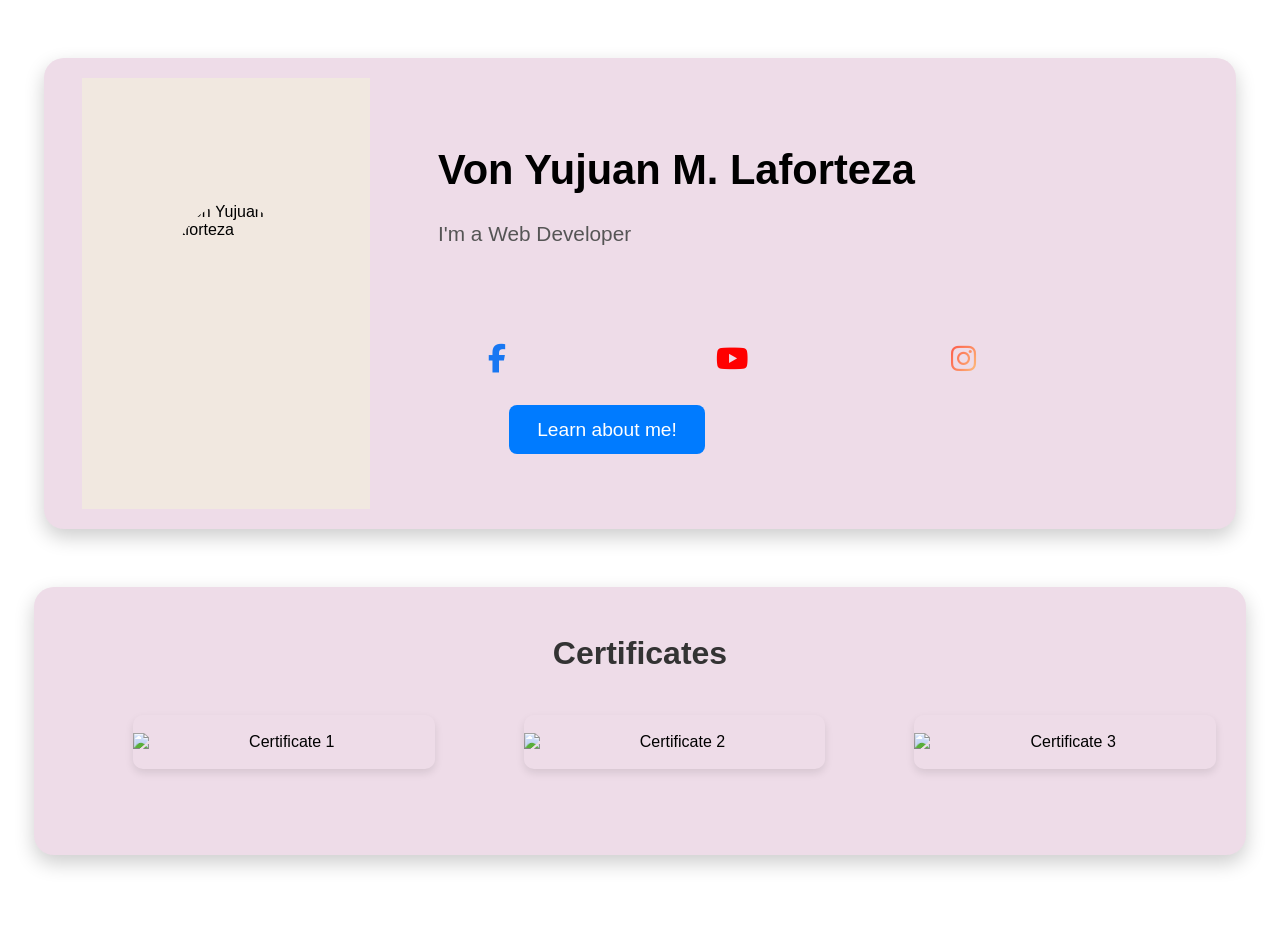
==== index.html @ cf313be3 "Add files via upload" ====
<!DOCTYPE html>
<html lang="en">
<head>
    <meta charset="UTF-8">
    <meta name="viewport" content="width=device-width, initial-scale=1.0">
    <title>Profile Page</title>
    
    <link rel="stylesheet" href="style.css">
    
    <link
      rel="stylesheet"
      href="https://cdnjs.cloudflare.com/ajax/libs/font-awesome/6.4.0/css/all.min.css"
    />
</head>
<body>

    <div class="container">
        <div class="profile-image">
            <img src="images/prof1.jpg" alt="Von Yujuan M. Laforteza">
        </div>

        <div class="profile-info">
            <h1>Von Yujuan M. Laforteza</h1>
            <p>I'm a Web Developer</p>

                        <div class="links social-icons-fixed"> 
                <a href="https://www.facebook.com/v.yujuan" class="facebook" target="_blank">
                    <i class="fab fa-facebook-f"></i>
                </a>
                <a href="https://www.youtube.com/@ad-vonlaforteza9248" class="youtube" target="_blank">
                    <i class="fab fa-youtube"></i>
                </a>
                <a href="https://www.instagram.com/vyuone/" class="instagram" target="_blank">
                    <i class="fab fa-instagram"></i>
                </a>
            </div>

            <div class="buttons">
                <a href="about.html">Learn about me!</a>
            </div>
        </div>
    </div>

    <div class="certificates-container">
        <h2>Certificates</h2>
        <div class="certificate-gallery">
            <div class="certificate-item">
                <img src="images/cert1.jpeg" alt="Certificate 1">
            </div>
            <div class="certificate-item">
                <img src="images/cert2.jpeg" alt="Certificate 2">
            </div>
            <div class="certificate-item">
                <img src="images/cert3.jpeg" alt="Certificate 3">
            </div>
        </div>
    </div>
</body>
</html>
---- style.css ----
body {
    font-family: Arial, sans-serif;
    margin: 0;
    padding: 0;
    display: flex;
    flex-direction: column; 
    justify-content: flex-start; 
    align-items: center;
    min-height: 100vh;
    background-image: url('images/bgpeach.jpg'); 
    background-size: cover;
    background-repeat: no-repeat;
    background-position: center;
    background-attachment: fixed;
    padding-bottom: 40px; 
}


.container {
    display: flex;
    background-color: #eedce8;
    box-shadow: 0 8px 20px rgba(0, 0, 0, 0.2);
    border-radius: 20px;
    overflow: hidden;
    width: 90%;
    max-width: 1200px;
    padding: 20px;
    margin-top: 40px;
}


.profile-image {
    background-color: #f1e8e0; 
    padding: 50px;
    display: flex;
    justify-content: center;
    align-items: center;
}


.profile-image img {
    width: 180px;
    height: 180px;
    border-radius: 50%;
    object-fit: cover;
}


.profile-info {
    padding: 50px;
    flex-grow: 1;
}

.profile-info h1 {
    margin: 0;
    font-size: 2.6em;
    font-weight: bold;
}

.profile-info p {
    font-size: 1.3em;
    margin-top: 10px;
    color: #555;
}


.profile-info .links {
    margin-top: 25px;
  
    display: flex;
    gap: 15px; 
}

.profile-info .links a {
    
    font-size: 1.8em;
    transition: transform 0.3s;
    text-decoration: none; 
}


.profile-info .links a.facebook { color: #1877F2; }
.profile-info .links a.youtube { color: #FF0000; }
.profile-info .links a.instagram { 
    background: radial-gradient(circle at 30% 107%, #fdf497 0%, #fdf497 5%, #fd5949 45%, #d6249f 60%, #285AEB 90%);
    -webkit-background-clip: text;
    -webkit-text-fill-color: transparent;
}

.profile-info .links a:hover {
    transform: scale(1.2);
}


.profile-info .buttons {
    margin-top: 25px;
}

.profile-info .buttons a {
    padding: 14px 28px;
    background-color: #007bff;
    color: white;
    text-decoration: none;
    font-size: 1.2em;
    border-radius: 8px;
}


.certificates-container {
    background-color: #eedce8; 
    box-shadow: 0 8px 20px rgba(0, 0, 0, 0.2);
    border-radius: 20px;
    width: 90%;
    max-width: 1200px;
    padding: 30px;
    margin-top: 40px;
    text-align: center;
}

.certificates-container h2 {
    font-size: 2em;
    color: #333;
    margin-top: 0;
    margin-bottom: 25px;
}

.certificate-gallery {
    display: flex;
    flex-wrap: wrap; 
    justify-content: space-around;
    gap: 20px; 
}

.certificate-item {
    flex: 1 1 300px;
    max-width: 350px;
    border-radius: 10px;
    overflow: hidden;
    box-shadow: 0 4px 8px rgba(0, 0, 0, 0.1);
    transition: transform 0.3s, box-shadow 0.3s;
}

.certificate-item:hover {
    transform: translateY(-5px);
    box-shadow: 0 12px 24px rgba(0, 0, 0, 0.2);
}

.certificate-item img {
    width: 100%;
    height: auto;
    display: block;
    object-fit: cover;
}

@media (max-width: 768px) {
    .container {
        flex-direction: column;
        align-items: center;
        padding: 0;
    }
    
    .profile-image, .profile-info {
        padding: 20px;
    }
    
    .profile-info {
        text-align: center;
    }
    
    .certificate-gallery {
        flex-direction: column; 
        align-items: center;
    }
    
    .certificate-item {
        max-width: 90%;
    }
}
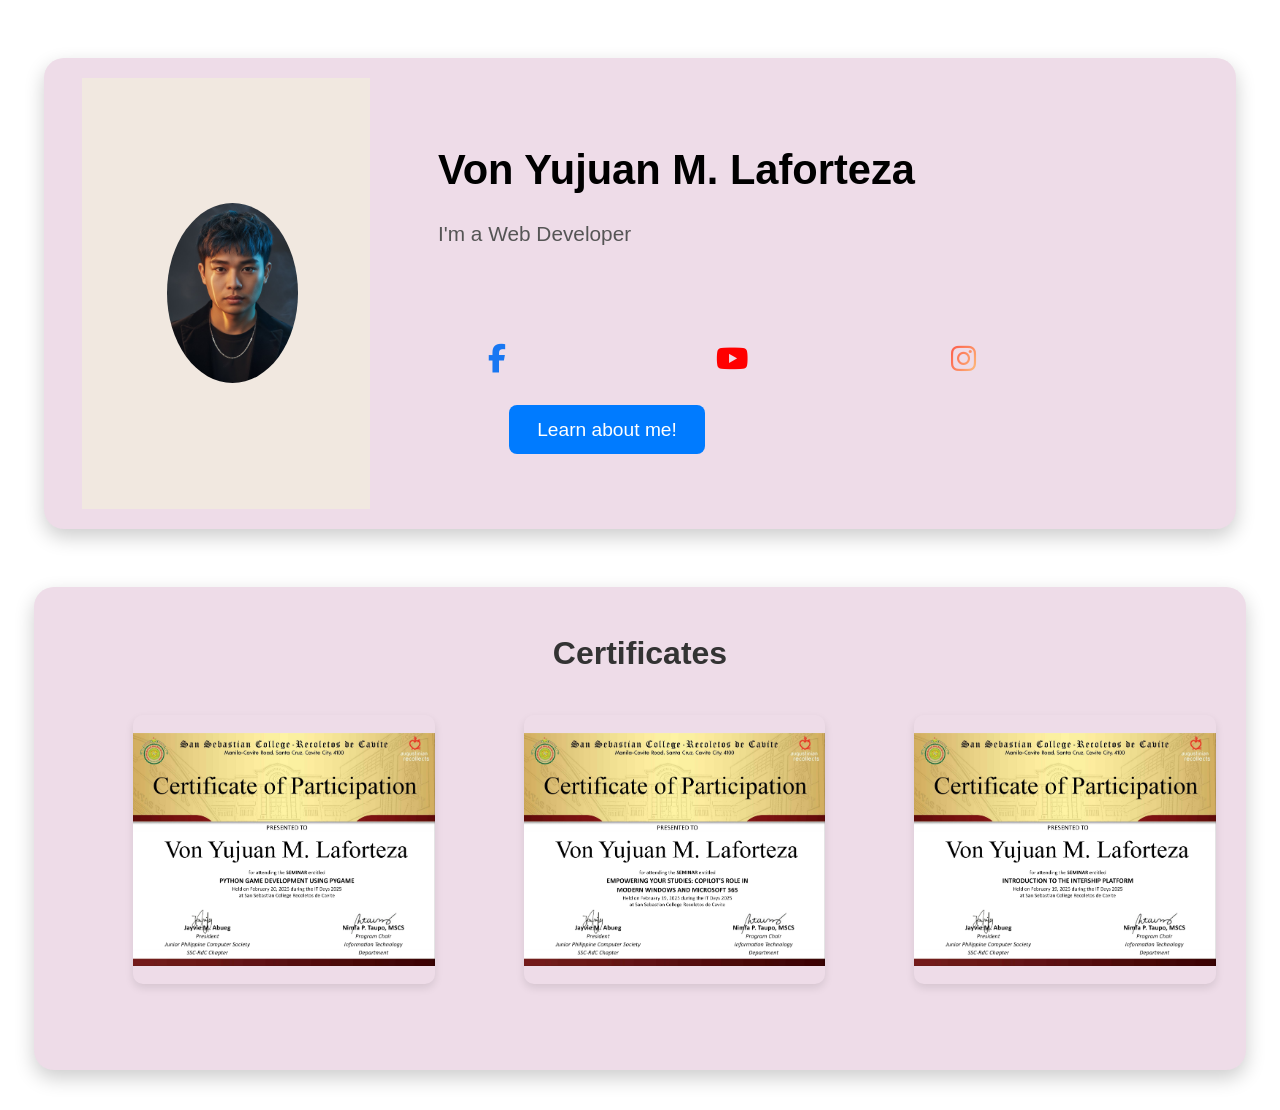
==== commit 7ec4767e: "Update index.html" ====
--- a/index.html
+++ b/index.html
@@ -16,7 +16,7 @@
 
     <div class="container">
         <div class="profile-image">
-            <img src="images/prof1.jpg" alt="Von Yujuan M. Laforteza">
+            <img src="prof1.jpg" alt="Von Yujuan M. Laforteza">
         </div>
 
         <div class="profile-info">
@@ -45,15 +45,16 @@
         <h2>Certificates</h2>
         <div class="certificate-gallery">
             <div class="certificate-item">
-                <img src="images/cert1.jpeg" alt="Certificate 1">
+                <img src="cert1.jpeg" alt="Certificate 1">
             </div>
             <div class="certificate-item">
-                <img src="images/cert2.jpeg" alt="Certificate 2">
+                <img src="cert2.jpeg" alt="Certificate 2">
             </div>
             <div class="certificate-item">
-                <img src="images/cert3.jpeg" alt="Certificate 3">
+                <img src="cert3.jpeg" alt="Certificate 3">
             </div>
         </div>
     </div>
 </body>
-</html>+
+</html>
